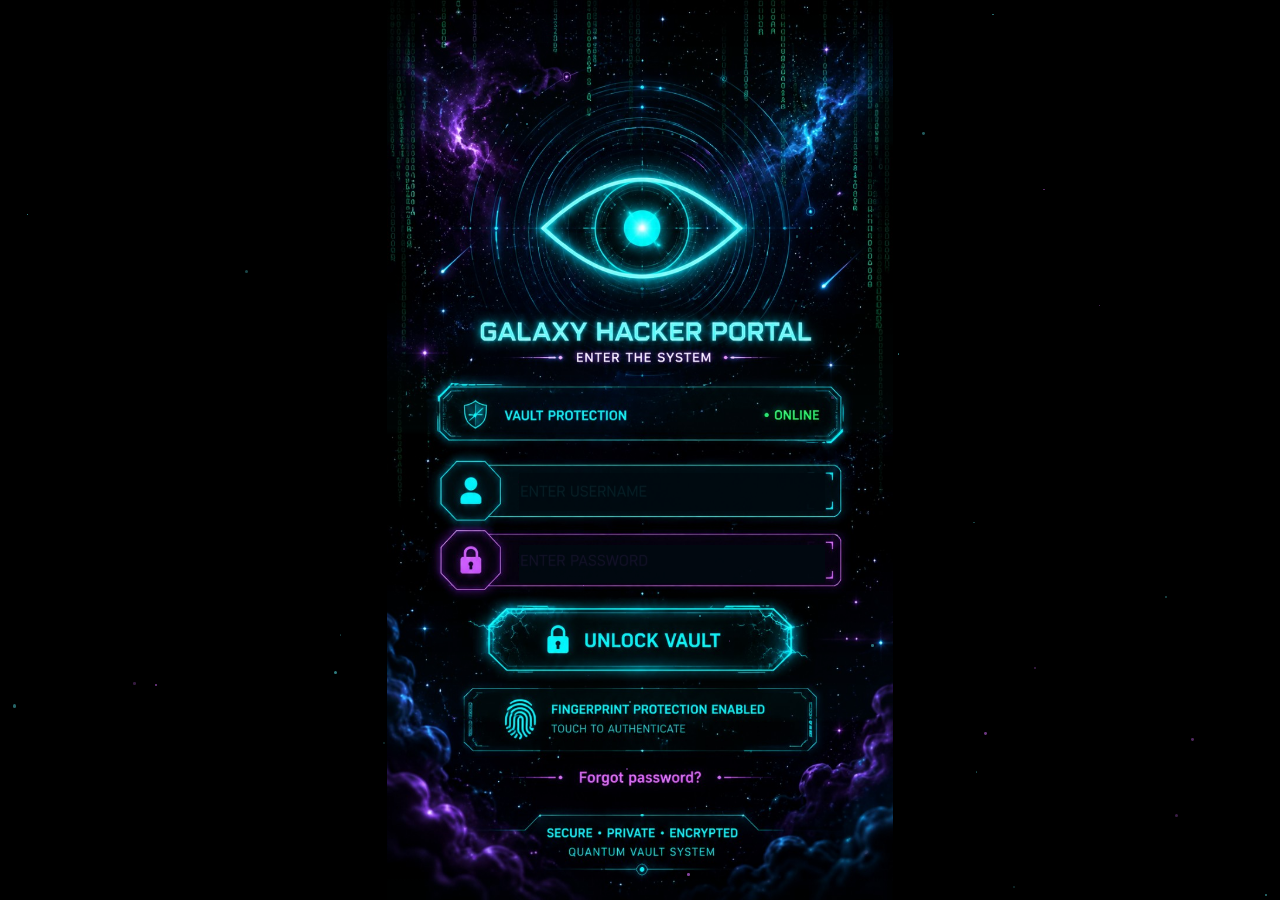
==== app/src/main/assets/login.html @ 1c550416 "Manish Vault 2.0 Android project" ====
<!DOCTYPE html>
<html lang="en">
<head>
<meta charset="UTF-8">
<meta name="viewport" content="width=device-width,initial-scale=1,maximum-scale=1,user-scalable=no,viewport-fit=cover">
<title>Manish Vault</title>
<style>
*{box-sizing:border-box;-webkit-tap-highlight-color:transparent}
html,body{margin:0;width:100%;height:100%;overflow:hidden;background:#000}
body{display:flex;align-items:flex-start;justify-content:center;font-family:Arial,sans-serif}
#screen{
 position:relative;width:min(100vw,56.25vh);height:min(100vh,177.7777778vw);
 aspect-ratio:864/1536;overflow:hidden;
 background:#000 url("[data-uri]") center/100% 100% no-repeat;
}
#scan{position:absolute;z-index:2;pointer-events:none;inset:0;pointer-events:none;opacity:.09;
 background:linear-gradient(transparent 0%,rgba(0,255,255,.2) 49%,transparent 51%);
 background-size:100% 32%;animation:scan 7s linear infinite}
@keyframes scan{from{transform:translateY(-110%)}to{transform:translateY(310%)}}

/* EXACT text-entry areas measured against the supplied picture */
.inputArea{z-index:20;
 position:absolute;background:rgba(1,10,17,.88);border:0;outline:0;
 color:#dfffff;caret-color:#00f4ff;
 font-family:Arial,sans-serif;font-weight:500;
 font-size:clamp(15px,4.3vw,22px);line-height:1;
 padding:0 5px;margin:0;border-radius:2px;
 text-shadow:0 0 7px rgba(0,235,255,.75);
}
#username{left:26.0%;top:52.55%;width:60.5%;height:4.25%}
#password{left:26.0%;top:60.55%;width:60.5%;height:4.25%;color:#f0ddff;caret-color:#df63ff;text-shadow:0 0 7px rgba(220,80,255,.8)}

/* clickable areas exactly over the artwork buttons */
.hit{position:absolute;z-index:25;border:0;background:transparent;padding:0;cursor:pointer}
#unlock{left:20.0%;top:67.0%;width:60%;height:7.8%}
#finger{left:14.0%;top:76.0%;width:72%;height:7.7%}
#forgot{left:24%;top:85.0%;width:52%;height:5%}
.toast{position:absolute;left:50%;bottom:2.2%;transform:translate(-50%,20px);opacity:0;
 padding:9px 15px;border:1px solid #00eaff;border-radius:10px;
 background:rgba(0,7,13,.96);color:#dfffff;font:13px Arial;white-space:nowrap;
 box-shadow:0 0 15px rgba(0,230,255,.35);transition:.2s;z-index:5}
.toast.show{opacity:1;transform:translate(-50%,0)}

/* LIGHT GALAXY EFFECT — layout and input positions remain unchanged */
#screen::before{
 content:"";position:absolute;inset:-8%;z-index:-2;pointer-events:none;
 background:
 radial-gradient(ellipse at 13% 18%,rgba(125,45,255,.34),transparent 24%),
 radial-gradient(ellipse at 87% 22%,rgba(0,145,255,.32),transparent 25%),
 radial-gradient(ellipse at 7% 78%,rgba(70,35,230,.30),transparent 24%),
 radial-gradient(ellipse at 93% 82%,rgba(120,25,225,.28),transparent 25%),
 radial-gradient(circle at 50% 27%,rgba(0,225,255,.13),transparent 25%);
 filter:blur(10px);animation:galaxyGlow 9s ease-in-out infinite alternate;
}
#screen::after{
 content:"";position:absolute;inset:0;z-index:-1;pointer-events:none;
 background:
 radial-gradient(circle at 50% 24%,rgba(0,245,255,.10),transparent 22%),
 linear-gradient(115deg,rgba(0,220,255,.035),transparent 28%,rgba(180,50,255,.045) 70%,transparent);
 mix-blend-mode:screen;animation:lightPulse 5s ease-in-out infinite alternate;
}
@keyframes galaxyGlow{
 0%{transform:scale(1) rotate(0deg);filter:blur(10px) brightness(1)}
 100%{transform:scale(1.08) rotate(1deg);filter:blur(15px) brightness(1.18)}
}
@keyframes lightPulse{
 0%{opacity:.45}100%{opacity:1}
}

</style>
</head>
<body>
<div id="screen">
 <div id="scan"></div>
 <input id="username" class="inputArea" aria-label="Username" autocomplete="username">
 <input id="password" class="inputArea" type="password" aria-label="Password" autocomplete="current-password">
 <button id="unlock" class="hit" aria-label="Unlock Vault"></button>
 <button id="finger" class="hit" aria-label="Fingerprint"></button>
 <button id="forgot" class="hit" aria-label="Forgot password"></button>
 <div id="toast" class="toast"></div>
</div>
<script>
const toast=document.getElementById('toast');let timer;
function msg(t){toast.textContent=t;toast.classList.add('show');clearTimeout(timer);timer=setTimeout(()=>toast.classList.remove('show'),1800)}
username.addEventListener('focus',()=>username.select());
password.addEventListener('focus',()=>password.select());
unlock.onclick=()=>{
  const u=document.getElementById('username').value.trim();
  const p=document.getElementById('password').value;

  if(!u){msg('ENTER USERNAME');document.getElementById('username').focus();return;}
  if(!p){msg('ENTER PASSWORD');document.getElementById('password').focus();return;}

  if(window.AndroidVault && AndroidVault.login){
    AndroidVault.login(u,p);
  }else{
    msg('VAULT CONNECTION NOT READY');
  }
};

finger.onclick=()=>{
  if(window.AndroidVault && AndroidVault.fingerprint){
    AndroidVault.fingerprint();
  }else{
    msg('FINGERPRINT CONNECTION NOT READY');
  }
};

forgot.onclick=()=>{
  if(window.AndroidVault && AndroidVault.forgotPassword){
    AndroidVault.forgotPassword();
  }else{
    msg('PASSWORD RECOVERY');
  }
};
</script>

<div id="ambient"></div>
<script>
(function(){
 const screen=document.getElementById('screen');
 const a=document.getElementById('ambient');
 Object.assign(a.style,{position:'absolute',inset:'0',pointerEvents:'none',zIndex:'0',overflow:'hidden'});
 for(let i=0;i<34;i++){
   const s=document.createElement('i');
   const size=(1+Math.random()*2.4);
   s.style.cssText=`position:absolute;width:${size}px;height:${size}px;border-radius:50%;
     left:${Math.random()*100}%;top:${Math.random()*100}%;
     background:${Math.random()>.5?'#5ffaff':'#d66cff'};
     box-shadow:0 0 ${4+Math.random()*9}px currentColor;
     opacity:${.18+Math.random()*.48};`;
   s.animate([
     {transform:'translate(0,0) scale(.7)',opacity:.12},
     {transform:`translate(${(Math.random()-.5)*22}px,${(Math.random()-.5)*28}px) scale(1.5)`,opacity:.72},
     {transform:'translate(0,0) scale(.7)',opacity:.12}
   ],{duration:3500+Math.random()*5000,iterations:Infinity,delay:-Math.random()*5000});
   a.appendChild(s);
 }
})();
</script>

</body>
</html>
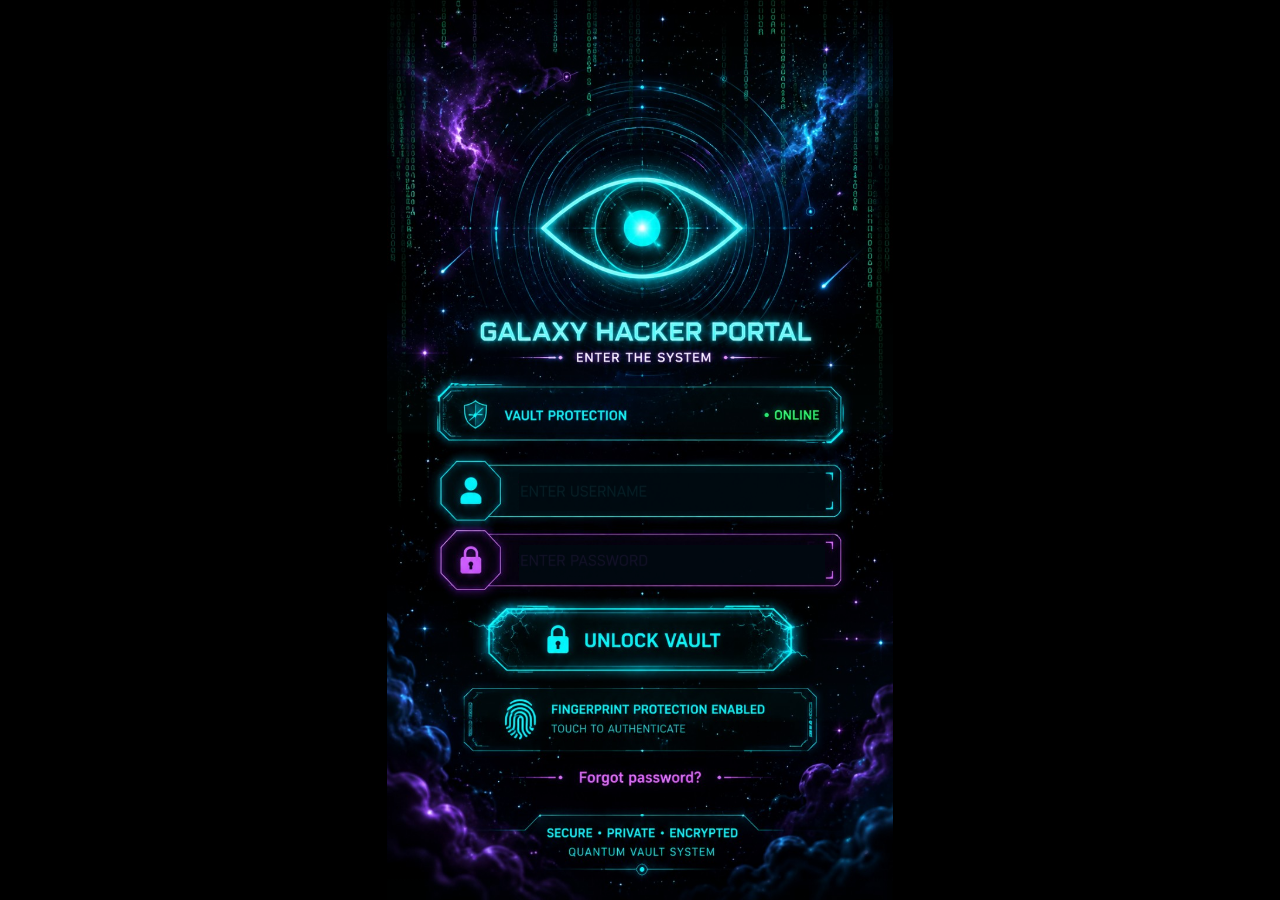
==== commit 8e5f018f: "Improve login typing responsiveness by reducing WebView animations" ====
--- a/app/src/main/assets/login.html
+++ b/app/src/main/assets/login.html
@@ -15,7 +15,7 @@
 }
 #scan{position:absolute;z-index:2;pointer-events:none;inset:0;pointer-events:none;opacity:.09;
  background:linear-gradient(transparent 0%,rgba(0,255,255,.2) 49%,transparent 51%);
- background-size:100% 32%;animation:scan 7s linear infinite}
+ background-size:100% 32%;animation:none}
 @keyframes scan{from{transform:translateY(-110%)}to{transform:translateY(310%)}}
 
 /* EXACT text-entry areas measured against the supplied picture */
@@ -50,14 +50,14 @@
  radial-gradient(ellipse at 7% 78%,rgba(70,35,230,.30),transparent 24%),
  radial-gradient(ellipse at 93% 82%,rgba(120,25,225,.28),transparent 25%),
  radial-gradient(circle at 50% 27%,rgba(0,225,255,.13),transparent 25%);
- filter:blur(10px);animation:galaxyGlow 9s ease-in-out infinite alternate;
+ filter:blur(10px);animation:none;
 }
 #screen::after{
  content:"";position:absolute;inset:0;z-index:-1;pointer-events:none;
  background:
  radial-gradient(circle at 50% 24%,rgba(0,245,255,.10),transparent 22%),
  linear-gradient(115deg,rgba(0,220,255,.035),transparent 28%,rgba(180,50,255,.045) 70%,transparent);
- mix-blend-mode:screen;animation:lightPulse 5s ease-in-out infinite alternate;
+ mix-blend-mode:screen;animation:none;
 }
 @keyframes galaxyGlow{
  0%{transform:scale(1) rotate(0deg);filter:blur(10px) brightness(1)}
@@ -116,28 +116,7 @@
 </script>
 
 <div id="ambient"></div>
-<script>
-(function(){
- const screen=document.getElementById('screen');
- const a=document.getElementById('ambient');
- Object.assign(a.style,{position:'absolute',inset:'0',pointerEvents:'none',zIndex:'0',overflow:'hidden'});
- for(let i=0;i<34;i++){
-   const s=document.createElement('i');
-   const size=(1+Math.random()*2.4);
-   s.style.cssText=`position:absolute;width:${size}px;height:${size}px;border-radius:50%;
-     left:${Math.random()*100}%;top:${Math.random()*100}%;
-     background:${Math.random()>.5?'#5ffaff':'#d66cff'};
-     box-shadow:0 0 ${4+Math.random()*9}px currentColor;
-     opacity:${.18+Math.random()*.48};`;
-   s.animate([
-     {transform:'translate(0,0) scale(.7)',opacity:.12},
-     {transform:`translate(${(Math.random()-.5)*22}px,${(Math.random()-.5)*28}px) scale(1.5)`,opacity:.72},
-     {transform:'translate(0,0) scale(.7)',opacity:.12}
-   ],{duration:3500+Math.random()*5000,iterations:Infinity,delay:-Math.random()*5000});
-   a.appendChild(s);
- }
-})();
-</script>
+<!-- Ambient particle animation removed to keep login typing responsive. -->
 
 </body>
 </html>
